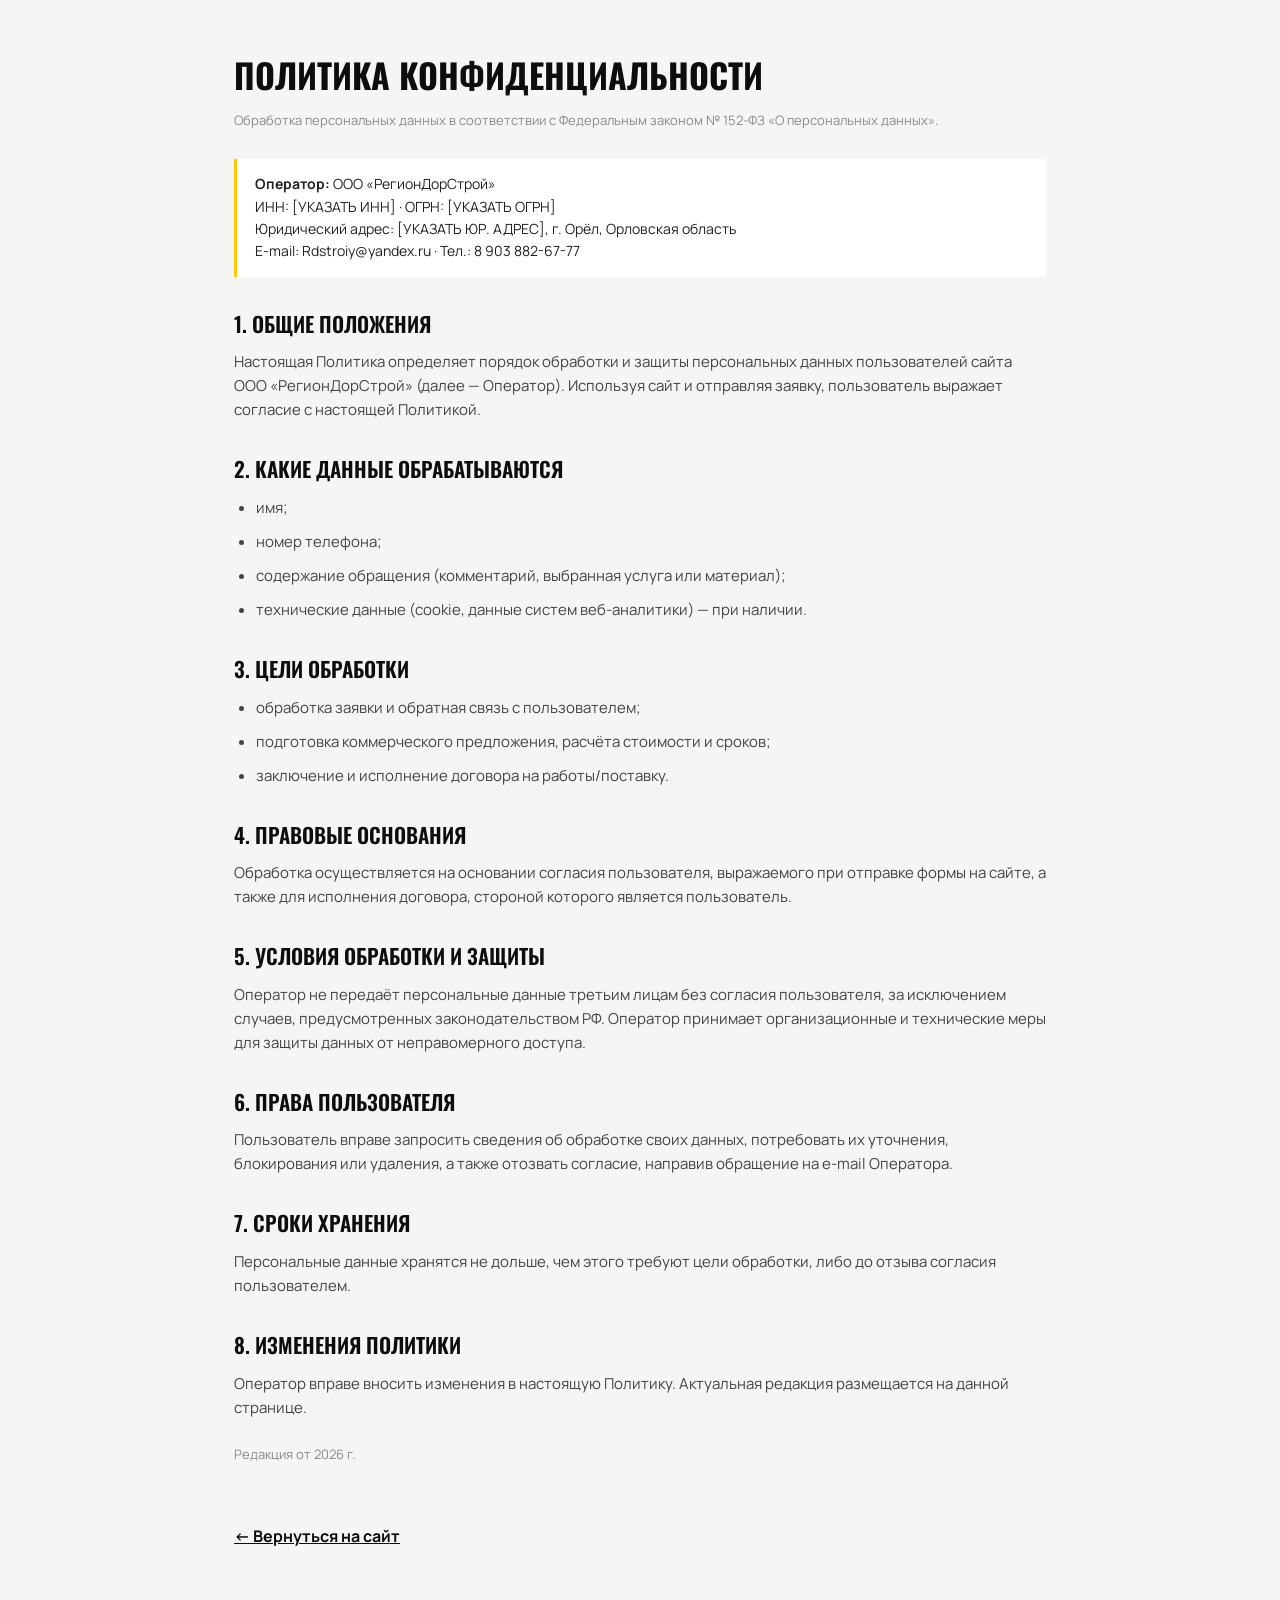
==== privacy.html @ d151b433 "Production layer from audit: SEO, forms, privacy, map, favicon - SEO: LocalBusiness JSON-LD, Open Gr" ====
<!DOCTYPE html>
<html lang="ru">
<head>
<meta charset="utf-8">
<meta name="viewport" content="width=device-width, initial-scale=1">
<title>Политика конфиденциальности — РегионДорСтрой</title>
<meta name="robots" content="noindex">
<link rel="icon" href="favicon.svg" type="image/svg+xml">
<link href="https://fonts.googleapis.com/css2?family=Oswald:wght@600;700&family=Manrope:wght@400;600;700&display=swap" rel="stylesheet">
<style>
  *{margin:0;padding:0;box-sizing:border-box}
  body{font-family:'Manrope',sans-serif;color:#222;background:#f5f5f3;line-height:1.6}
  a{color:#b59200}
  .wrap{max-width:860px;margin:0 auto;padding:48px 24px 80px}
  h1{font-family:'Oswald';font-weight:700;font-size:34px;text-transform:uppercase;color:#0d0d0d;margin-bottom:8px}
  h2{font-family:'Oswald';font-weight:600;font-size:21px;text-transform:uppercase;margin:30px 0 10px;color:#0d0d0d}
  p,li{font-size:15px;color:#444;margin-bottom:10px}
  ul{padding-left:22px}
  .muted{color:#8a8a8a;font-size:13px;margin-bottom:28px}
  .req{background:#fff;border-left:3px solid #FFC700;padding:14px 18px;margin:18px 0;font-size:14px}
  .back{display:inline-block;margin-top:32px;font-weight:700;color:#0d0d0d}
</style>
</head>
<body>
<div class="wrap">
  <h1>Политика конфиденциальности</h1>
  <p class="muted">Обработка персональных данных в соответствии с Федеральным законом № 152-ФЗ «О персональных данных».</p>

  <div class="req">
    <strong>Оператор:</strong> ООО «РегионДорСтрой»<br>
    ИНН: [УКАЗАТЬ ИНН] · ОГРН: [УКАЗАТЬ ОГРН]<br>
    Юридический адрес: [УКАЗАТЬ ЮР. АДРЕС], г. Орёл, Орловская область<br>
    E-mail: Rdstroiy@yandex.ru · Тел.: 8 903 882-67-77
  </div>

  <h2>1. Общие положения</h2>
  <p>Настоящая Политика определяет порядок обработки и защиты персональных данных пользователей сайта ООО «РегионДорСтрой» (далее — Оператор). Используя сайт и отправляя заявку, пользователь выражает согласие с настоящей Политикой.</p>

  <h2>2. Какие данные обрабатываются</h2>
  <ul>
    <li>имя;</li>
    <li>номер телефона;</li>
    <li>содержание обращения (комментарий, выбранная услуга или материал);</li>
    <li>технические данные (cookie, данные систем веб-аналитики) — при наличии.</li>
  </ul>

  <h2>3. Цели обработки</h2>
  <ul>
    <li>обработка заявки и обратная связь с пользователем;</li>
    <li>подготовка коммерческого предложения, расчёта стоимости и сроков;</li>
    <li>заключение и исполнение договора на работы/поставку.</li>
  </ul>

  <h2>4. Правовые основания</h2>
  <p>Обработка осуществляется на основании согласия пользователя, выражаемого при отправке формы на сайте, а также для исполнения договора, стороной которого является пользователь.</p>

  <h2>5. Условия обработки и защиты</h2>
  <p>Оператор не передаёт персональные данные третьим лицам без согласия пользователя, за исключением случаев, предусмотренных законодательством РФ. Оператор принимает организационные и технические меры для защиты данных от неправомерного доступа.</p>

  <h2>6. Права пользователя</h2>
  <p>Пользователь вправе запросить сведения об обработке своих данных, потребовать их уточнения, блокирования или удаления, а также отозвать согласие, направив обращение на e-mail Оператора.</p>

  <h2>7. Сроки хранения</h2>
  <p>Персональные данные хранятся не дольше, чем этого требуют цели обработки, либо до отзыва согласия пользователем.</p>

  <h2>8. Изменения политики</h2>
  <p>Оператор вправе вносить изменения в настоящую Политику. Актуальная редакция размещается на данной странице.</p>

  <p class="muted" style="margin-top:24px">Редакция от 2026 г.</p>
  <a class="back" href="index.html">← Вернуться на сайт</a>
</div>
</body>
</html>
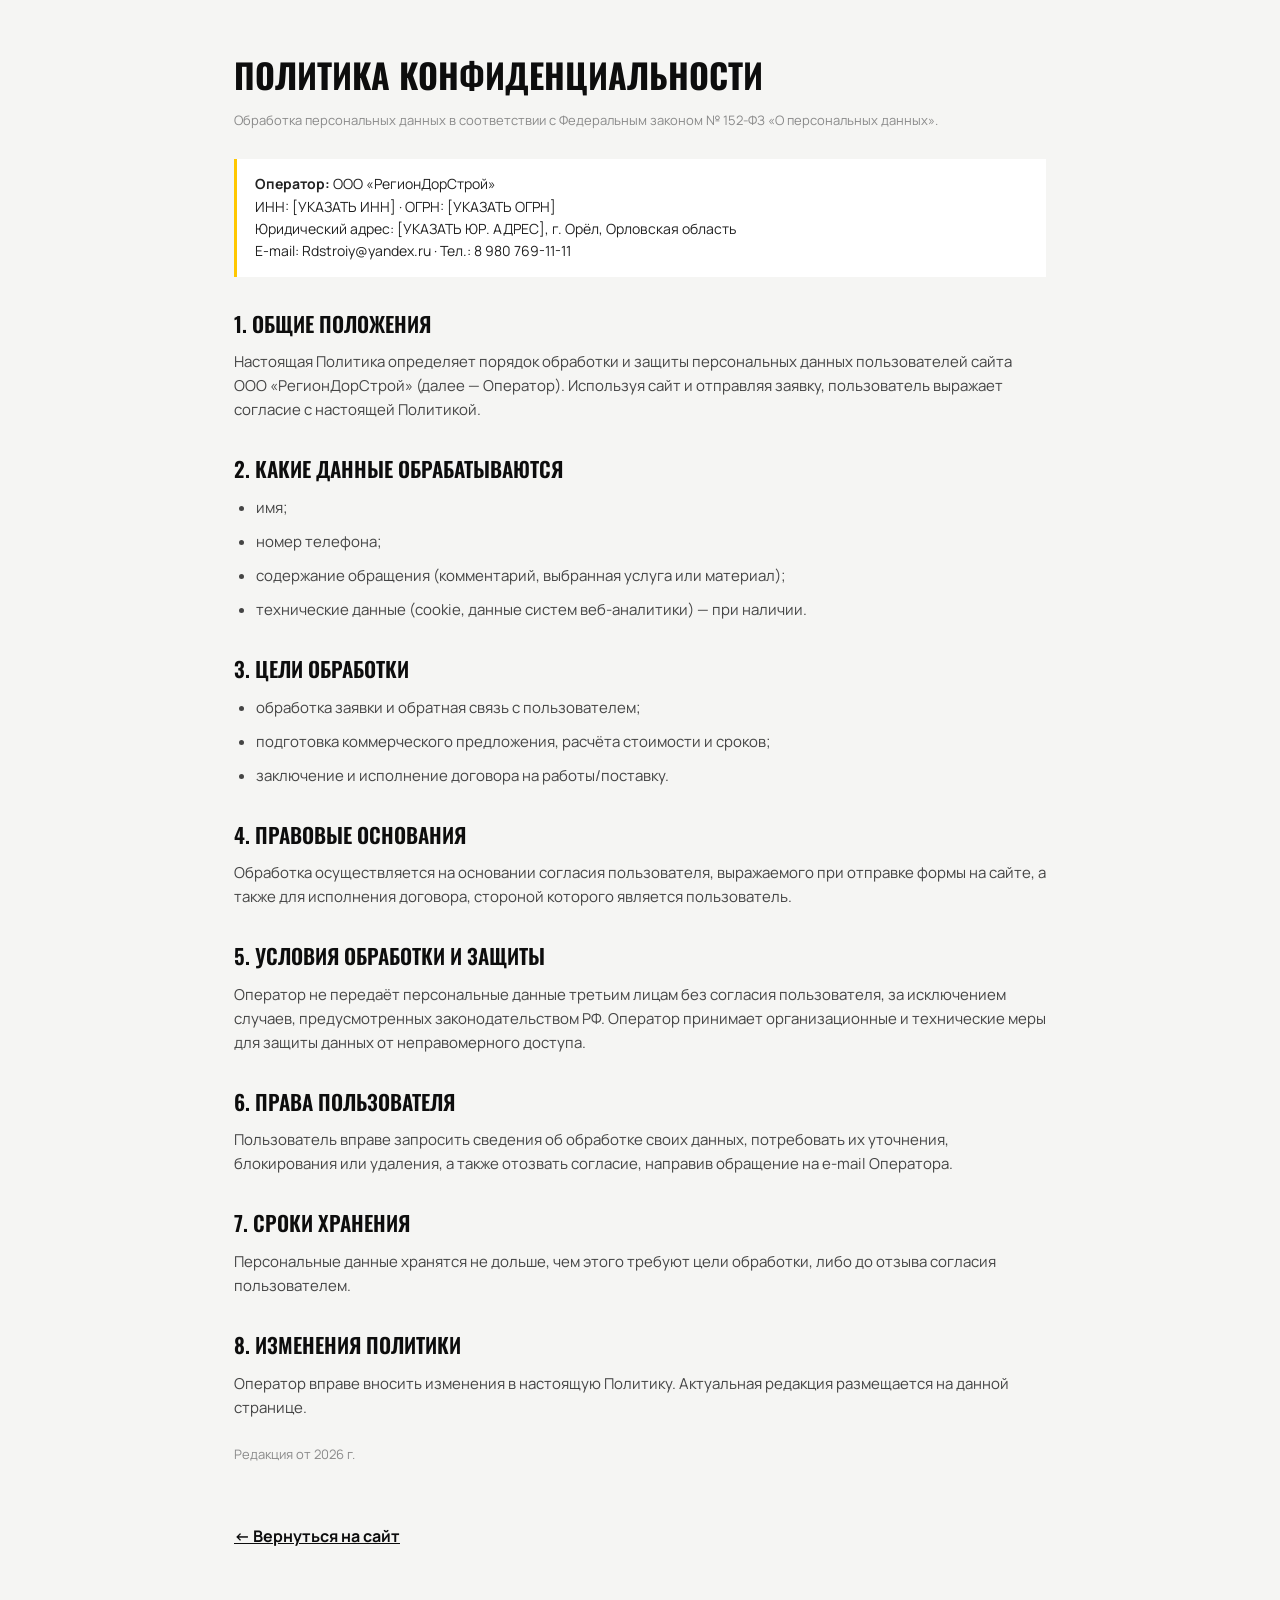
==== commit 3b2fff01: "Update contact phone numbers (mobile + city) Co-Authored-By: Claude Opus 4.8 (1M context) <noreply@a" ====
--- a/privacy.html
+++ b/privacy.html
@@ -30,7 +30,7 @@
     <strong>Оператор:</strong> ООО «РегионДорСтрой»<br>
     ИНН: [УКАЗАТЬ ИНН] · ОГРН: [УКАЗАТЬ ОГРН]<br>
     Юридический адрес: [УКАЗАТЬ ЮР. АДРЕС], г. Орёл, Орловская область<br>
-    E-mail: Rdstroiy@yandex.ru · Тел.: 8 903 882-67-77
+    E-mail: Rdstroiy@yandex.ru · Тел.: 8 980 769-11-11
   </div>
 
   <h2>1. Общие положения</h2>
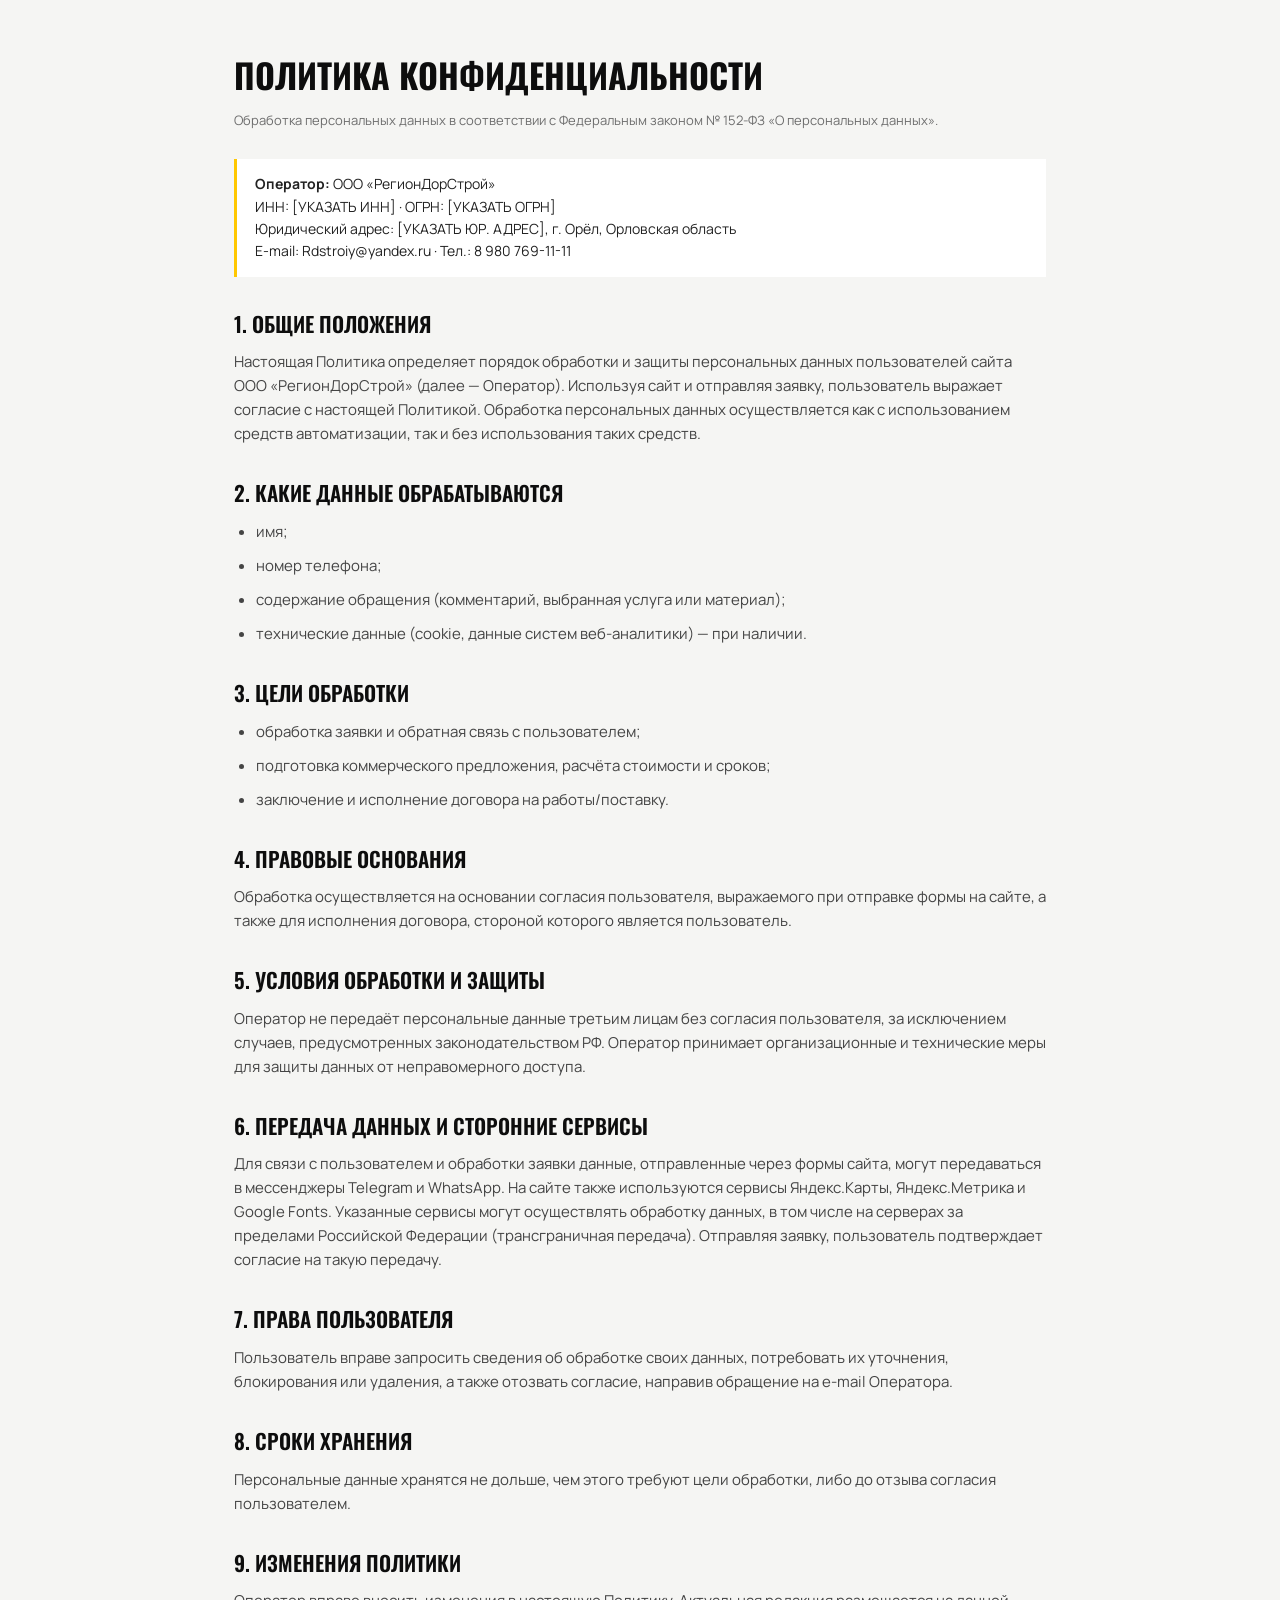
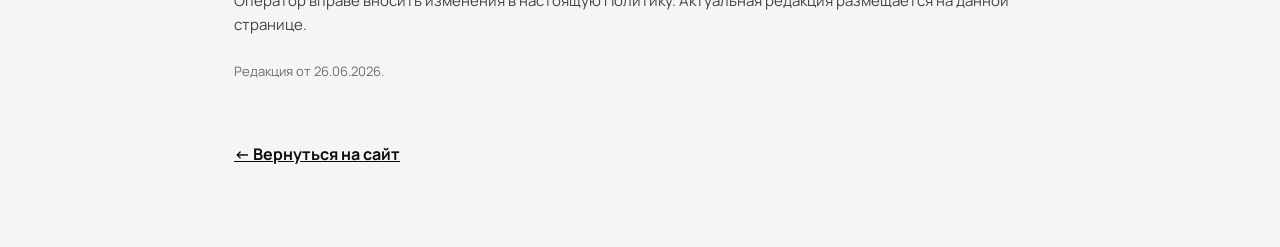
==== commit 0ba4d213: "Production hardening from full audit: SEO URLs, a11y, lead flow, security, legal Fix real deploy URL" ====
--- a/privacy.html
+++ b/privacy.html
@@ -5,24 +5,25 @@
 <meta name="viewport" content="width=device-width, initial-scale=1">
 <title>Политика конфиденциальности — РегионДорСтрой</title>
 <meta name="robots" content="noindex">
+<meta name="theme-color" content="#0d0d0d">
 <link rel="icon" href="favicon.svg" type="image/svg+xml">
 <link href="https://fonts.googleapis.com/css2?family=Oswald:wght@600;700&family=Manrope:wght@400;600;700&display=swap" rel="stylesheet">
 <style>
   *{margin:0;padding:0;box-sizing:border-box}
   body{font-family:'Manrope',sans-serif;color:#222;background:#f5f5f3;line-height:1.6}
-  a{color:#b59200}
+  a{color:#8a6d00}
   .wrap{max-width:860px;margin:0 auto;padding:48px 24px 80px}
-  h1{font-family:'Oswald';font-weight:700;font-size:34px;text-transform:uppercase;color:#0d0d0d;margin-bottom:8px}
-  h2{font-family:'Oswald';font-weight:600;font-size:21px;text-transform:uppercase;margin:30px 0 10px;color:#0d0d0d}
+  h1{font-family:'Oswald',sans-serif;font-weight:700;font-size:34px;text-transform:uppercase;color:#0d0d0d;margin-bottom:8px}
+  h2{font-family:'Oswald',sans-serif;font-weight:600;font-size:21px;text-transform:uppercase;margin:30px 0 10px;color:#0d0d0d}
   p,li{font-size:15px;color:#444;margin-bottom:10px}
   ul{padding-left:22px}
-  .muted{color:#8a8a8a;font-size:13px;margin-bottom:28px}
+  .muted{color:#6e6e6e;font-size:13px;margin-bottom:28px}
   .req{background:#fff;border-left:3px solid #FFC700;padding:14px 18px;margin:18px 0;font-size:14px}
   .back{display:inline-block;margin-top:32px;font-weight:700;color:#0d0d0d}
 </style>
 </head>
 <body>
-<div class="wrap">
+<main class="wrap">
   <h1>Политика конфиденциальности</h1>
   <p class="muted">Обработка персональных данных в соответствии с Федеральным законом № 152-ФЗ «О персональных данных».</p>
 
@@ -34,7 +35,7 @@
   </div>
 
   <h2>1. Общие положения</h2>
-  <p>Настоящая Политика определяет порядок обработки и защиты персональных данных пользователей сайта ООО «РегионДорСтрой» (далее — Оператор). Используя сайт и отправляя заявку, пользователь выражает согласие с настоящей Политикой.</p>
+  <p>Настоящая Политика определяет порядок обработки и защиты персональных данных пользователей сайта ООО «РегионДорСтрой» (далее — Оператор). Используя сайт и отправляя заявку, пользователь выражает согласие с настоящей Политикой. Обработка персональных данных осуществляется как с использованием средств автоматизации, так и без использования таких средств.</p>
 
   <h2>2. Какие данные обрабатываются</h2>
   <ul>
@@ -57,17 +58,20 @@
   <h2>5. Условия обработки и защиты</h2>
   <p>Оператор не передаёт персональные данные третьим лицам без согласия пользователя, за исключением случаев, предусмотренных законодательством РФ. Оператор принимает организационные и технические меры для защиты данных от неправомерного доступа.</p>
 
-  <h2>6. Права пользователя</h2>
+  <h2>6. Передача данных и сторонние сервисы</h2>
+  <p>Для связи с пользователем и обработки заявки данные, отправленные через формы сайта, могут передаваться в мессенджеры Telegram и WhatsApp. На сайте также используются сервисы Яндекс.Карты, Яндекс.Метрика и Google Fonts. Указанные сервисы могут осуществлять обработку данных, в том числе на серверах за пределами Российской Федерации (трансграничная передача). Отправляя заявку, пользователь подтверждает согласие на такую передачу.</p>
+
+  <h2>7. Права пользователя</h2>
   <p>Пользователь вправе запросить сведения об обработке своих данных, потребовать их уточнения, блокирования или удаления, а также отозвать согласие, направив обращение на e-mail Оператора.</p>
 
-  <h2>7. Сроки хранения</h2>
+  <h2>8. Сроки хранения</h2>
   <p>Персональные данные хранятся не дольше, чем этого требуют цели обработки, либо до отзыва согласия пользователем.</p>
 
-  <h2>8. Изменения политики</h2>
+  <h2>9. Изменения политики</h2>
   <p>Оператор вправе вносить изменения в настоящую Политику. Актуальная редакция размещается на данной странице.</p>
 
-  <p class="muted" style="margin-top:24px">Редакция от 2026 г.</p>
+  <p class="muted" style="margin-top:24px">Редакция от 26.06.2026.</p>
   <a class="back" href="index.html">← Вернуться на сайт</a>
-</div>
+</main>
 </body>
 </html>
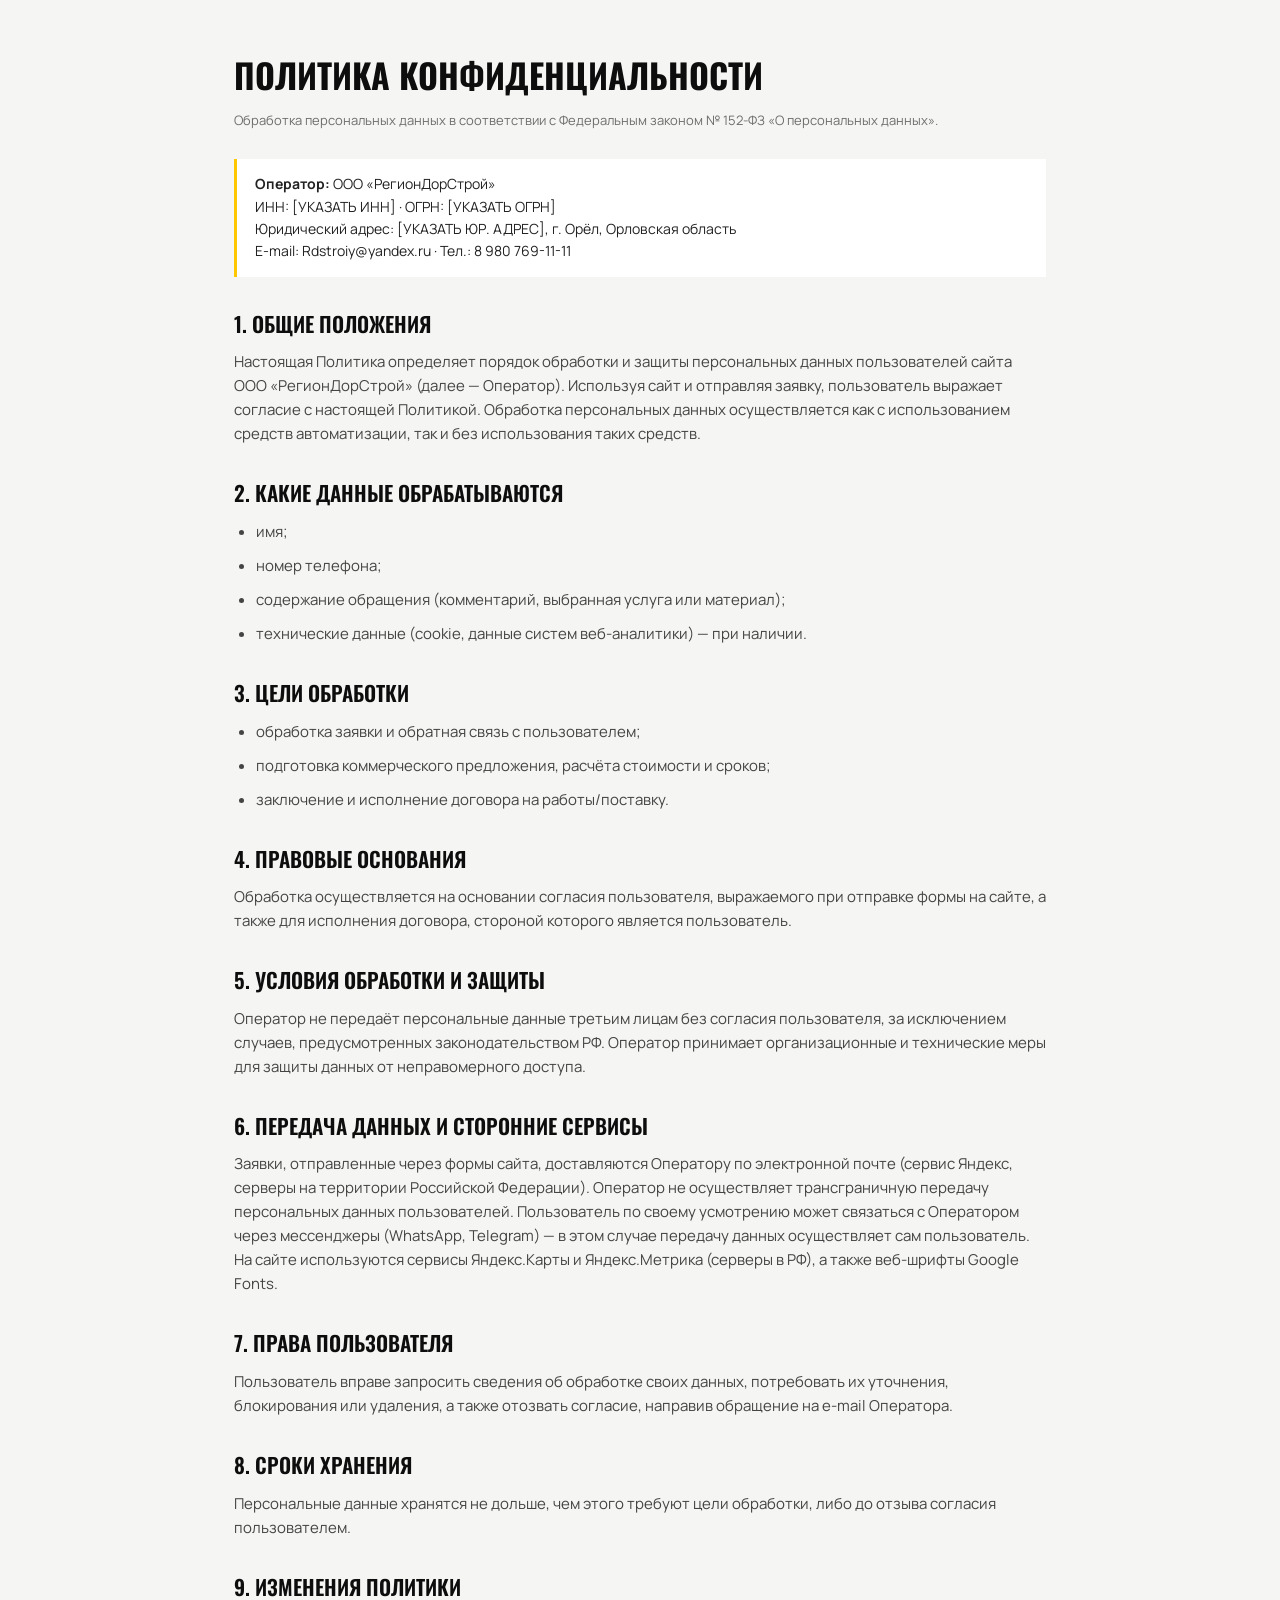
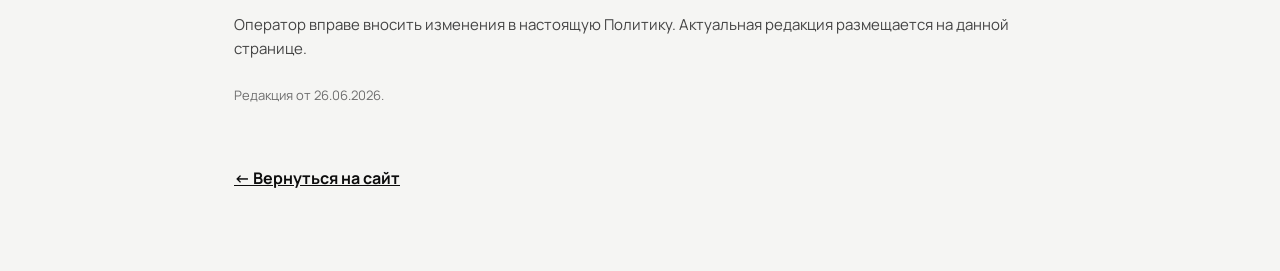
==== commit 9b88b775: "Switch lead delivery to RF email (mailto), drop Telegram/Cloudflare path Avoids operator cross-borde" ====
--- a/privacy.html
+++ b/privacy.html
@@ -59,7 +59,7 @@
   <p>Оператор не передаёт персональные данные третьим лицам без согласия пользователя, за исключением случаев, предусмотренных законодательством РФ. Оператор принимает организационные и технические меры для защиты данных от неправомерного доступа.</p>
 
   <h2>6. Передача данных и сторонние сервисы</h2>
-  <p>Для связи с пользователем и обработки заявки данные, отправленные через формы сайта, могут передаваться в мессенджеры Telegram и WhatsApp. На сайте также используются сервисы Яндекс.Карты, Яндекс.Метрика и Google Fonts. Указанные сервисы могут осуществлять обработку данных, в том числе на серверах за пределами Российской Федерации (трансграничная передача). Отправляя заявку, пользователь подтверждает согласие на такую передачу.</p>
+  <p>Заявки, отправленные через формы сайта, доставляются Оператору по электронной почте (сервис Яндекс, серверы на территории Российской Федерации). Оператор не осуществляет трансграничную передачу персональных данных пользователей. Пользователь по своему усмотрению может связаться с Оператором через мессенджеры (WhatsApp, Telegram) — в этом случае передачу данных осуществляет сам пользователь. На сайте используются сервисы Яндекс.Карты и Яндекс.Метрика (серверы в РФ), а также веб-шрифты Google Fonts.</p>
 
   <h2>7. Права пользователя</h2>
   <p>Пользователь вправе запросить сведения об обработке своих данных, потребовать их уточнения, блокирования или удаления, а также отозвать согласие, направив обращение на e-mail Оператора.</p>
